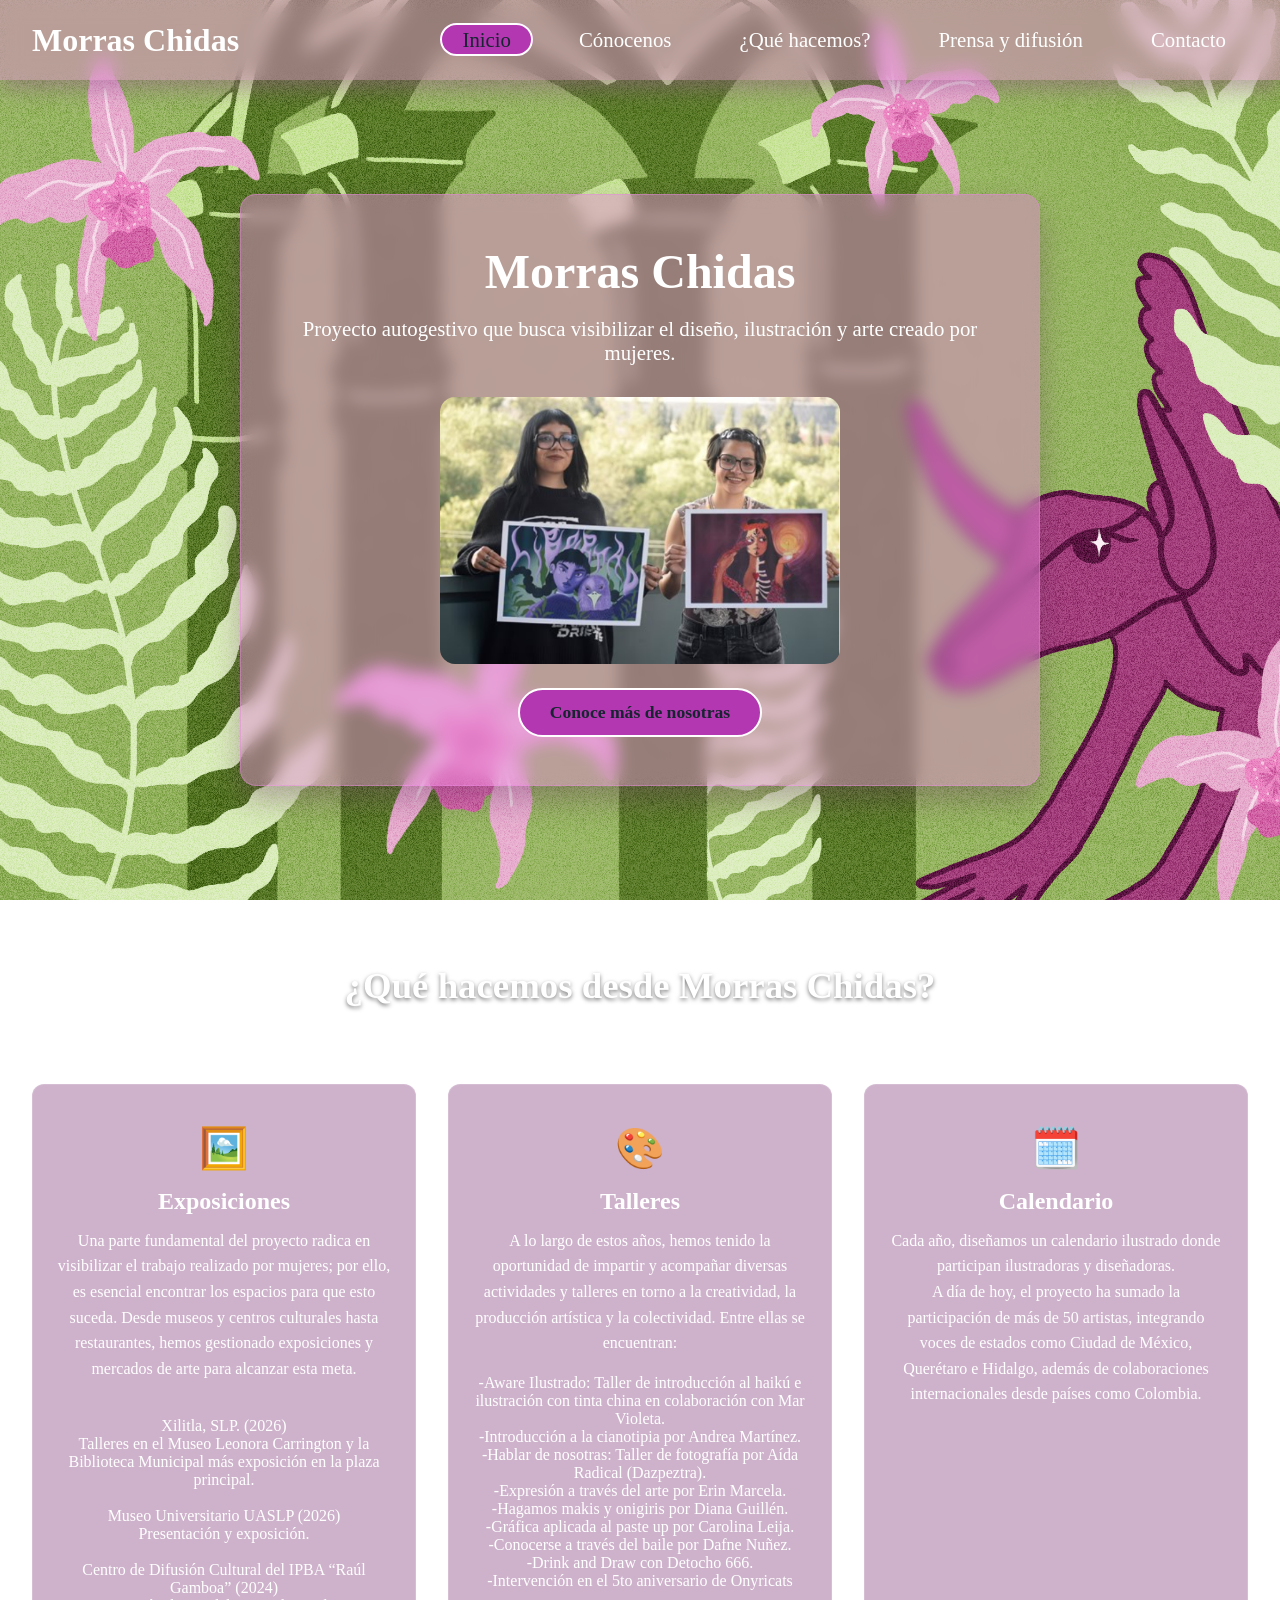
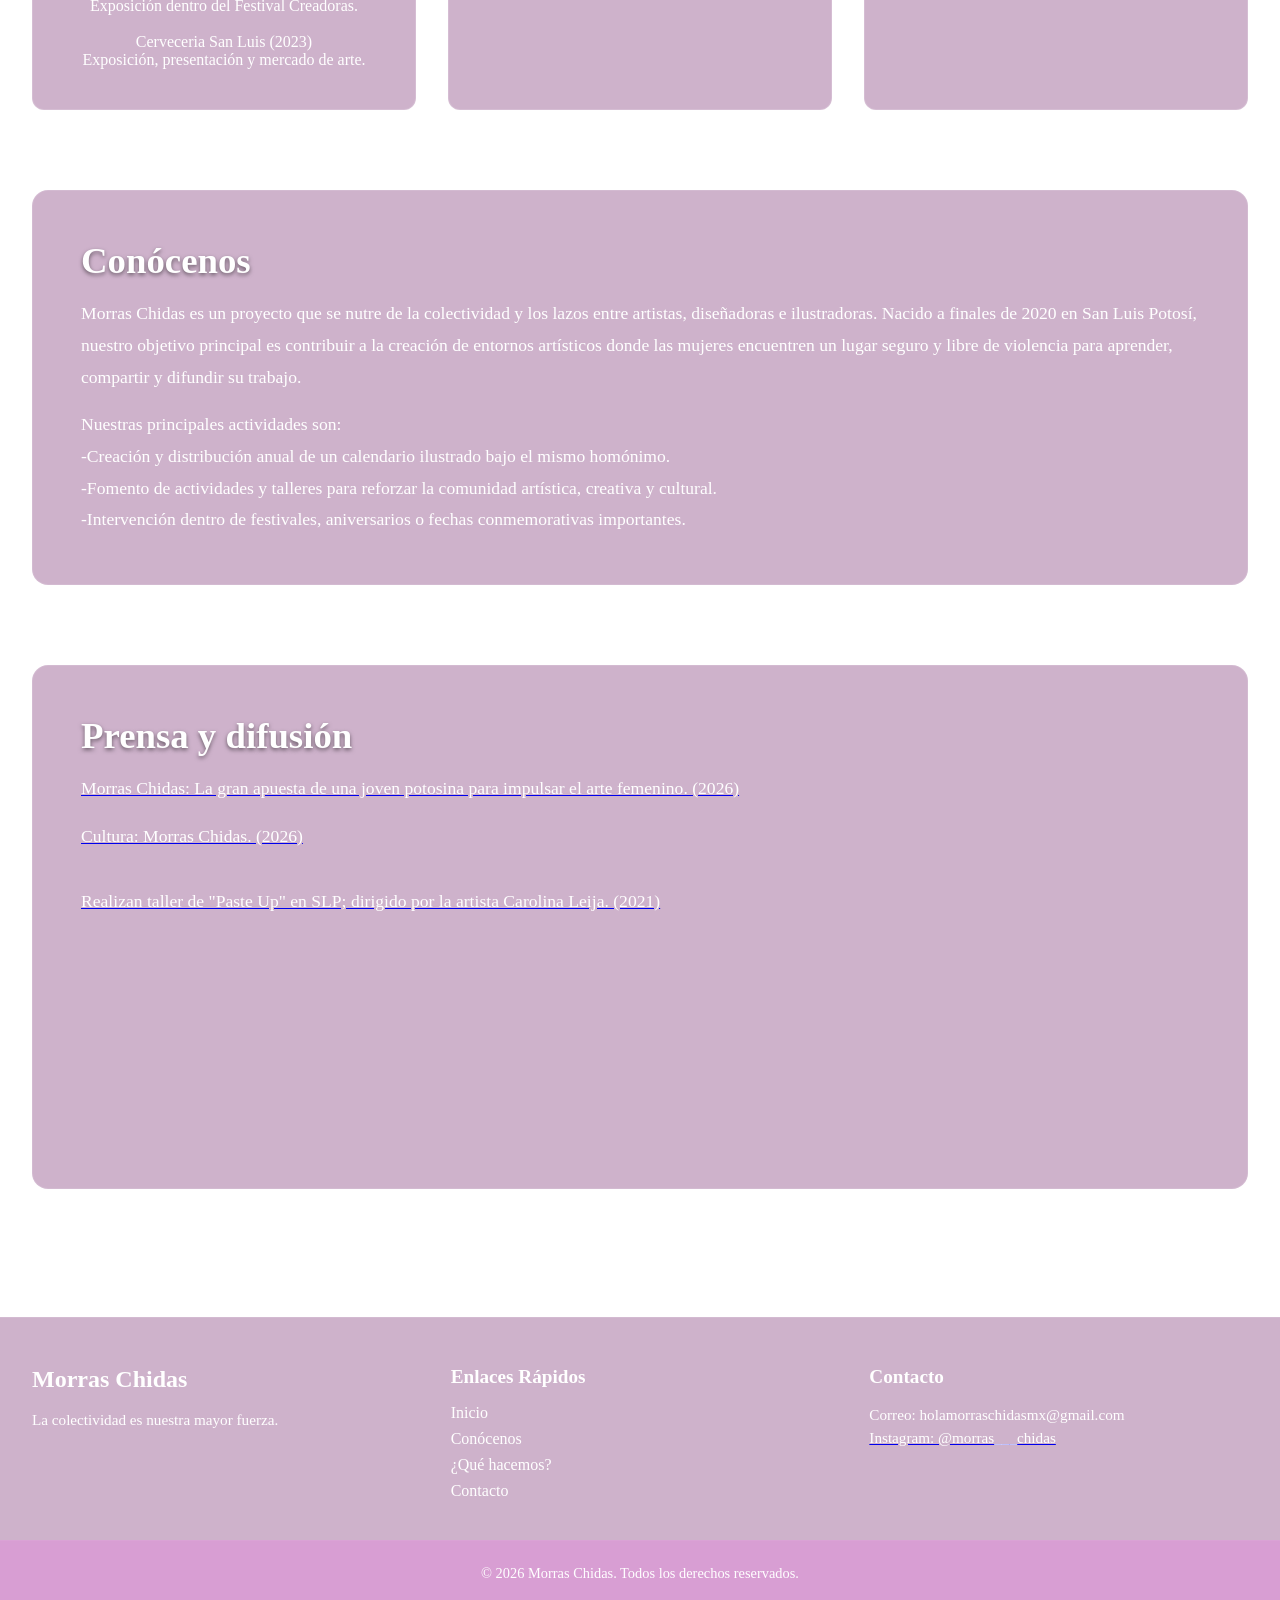
==== index.html @ d365766b "Add files via upload" ====
<!DOCTYPE html>
<html lang="es">
<head>
    <meta charset="UTF-8">
    <meta name="viewport" content="width=device-width, initial-scale=1.0">
    <title>Sitio Web Completo con Navegación Adaptativa</title>

    <!-- Enlace a la hoja de estilos CSS general -->
    <link rel="stylesheet" href="style.css">
</head>
<body>

    <!-- ==========================================
         HEADER / ENCABEZADO
         Contiene la barra de navegación (existente)
         y la sección Hero (banner principal de bienvenida).
         ========================================== -->
    <header class="site-header">
        
        <!-- BARRA DE NAVEGACIÓN (Estructura intacta) -->
        <nav class="navbar">
            <div class="navbar-container">
                <!-- Logotipo del sitio web -->
                <a href="index.html" class="navbar-logo">Morras Chidas</a>
                
                <!-- Botón de menú hamburguesa para dispositivos móviles -->
                <button class="navbar-toggle" aria-label="Abrir menú">
                    <span class="bar"></span>
                    <span class="bar"></span>
                    <span class="bar"></span>
                </button>

                <!-- Menú principal con enlaces de navegación -->
                <ul class="navbar-menu">
                    <li> <a href="#" class="active"> Inicio </a> </li>
                    <li> <a href="#about"> Cónocenos </a> </li>
                    <li> <a href="#services"> ¿Qué hacemos? </a> </li>
                    <li> <a href="#blog"> Prensa y difusión </a> </li>
                    <li> <a href="#contact"> Contacto </a> </li>
                </ul>
            </div>
        </nav>

        <!-- SECCIÓN HERO
             Presentación visual de impacto justo debajo de la barra de navegación.
             Función: Captar la atención inmediata del visitante y ofrecer una acción directa (CTA). -->
        <div class="hero-container">
            <div class="hero-content">
                <!-- Título principal de la página -->
                <h1 class="hero-title">Morras Chidas</h1>
                <!-- Breve descripción o subtítulo persuasivo -->
                <p class="hero-subtitle">Proyecto autogestivo que busca visibilizar el diseño, ilustración y arte creado por mujeres.</p>
                <!-- Botón de llamada a la acción (Call To Action) -->
                 <img src="images/img-2.png" class="hero-image">
                <a href="#services" class="hero-btn">Conoce más de nosotras</a>
            </div>
        </div>

    </header>


    <!-- ==========================================
         MAIN / CONTENIDO PRINCIPAL
         Contenedor semántico principal del sitio web.
         Aloja el contenido relevante dividido en secciones.
         ========================================== -->
    <main class="main-content">

        <!-- SECCIÓN DE SERVICIOS / CARACTERÍSTICAS
             Función: Presentar los servicios o características clave en formato de cuadrícula (cards). -->
        <section id="services" class="content-section">
            <div class="section-header">
                <h2 class="section-title">¿Qué hacemos desde Morras Chidas?</h2>
                <p class="section-description"> Buscamos fortalecer e incentivar la creación por medio de herramientas como talleres, conversatorios, mercaditos, etc.</p>
            </div>

            <!-- Cuadrícula flexible para organizar las tarjetas de información -->
            <div class="cards-grid">
                <!-- Tarjeta 1 -->
                <article class="card">
                    <div class="card-icon">🖼️</div>
                    <h3 class="card-title">Exposiciones</h3>
                    <p class="card-text">Una parte fundamental del proyecto radica en visibilizar el trabajo realizado por mujeres; por ello, es esencial encontrar los espacios para que esto suceda. Desde museos y centros culturales hasta restaurantes, hemos gestionado exposiciones y mercados de arte para alcanzar esta meta.
</p>
<br>
<p> 
<br>
Xilitla, SLP. (2026) 
<br>
Talleres en el Museo Leonora Carrington y la Biblioteca Municipal más exposición en la plaza principal.   
<br>
<br>
Museo Universitario UASLP (2026)
<br>
Presentación y exposición. 
<br>
<br>
Centro de Difusión Cultural del IPBA “Raúl Gamboa” (2024)
<br>
Exposición dentro del Festival Creadoras.
<br>
<br>
Cerveceria San Luis (2023)
<br>
Exposición, presentación y mercado de arte.</p>
                </article>

                <!-- Tarjeta 2 -->
                <article class="card">
                    <div class="card-icon">🎨</div>
                    <h3 class="card-title">Talleres</h3>
                    <p class="card-text"> A lo largo de estos años, hemos tenido la oportunidad de impartir y acompañar diversas actividades y talleres en torno a la creatividad, la producción artística y la colectividad. Entre ellas se encuentran:</p>
                    <br>
                    <p>
-Aware Ilustrado: Taller de introducción al haikú e ilustración con tinta china en colaboración con Mar Violeta.
<br>
-Introducción a la cianotipia por Andrea Martínez.
<br>
-Hablar de nosotras: Taller de fotografía por Aída Radical (Dazpeztra).
<br>
-Expresión a través del arte por Erin Marcela.
<br>
-Hagamos makis y onigiris por Diana Guillén.
<br>
-Gráfica aplicada al paste up por Carolina Leija.
<br>
-Conocerse a través del baile por Dafne Nuñez.
<br>
-Drink and Draw con Detocho 666.
<br>
-Intervención en el 5to aniversario de Onyricats
                    </p>
                </article>

                <!-- Tarjeta 3 -->
                <article class="card">
                    <div class="card-icon">🗓️</div>
                    <h3 class="card-title">Calendario</h3>
                    <p class="card-text">Cada año, diseñamos un calendario ilustrado donde participan ilustradoras y diseñadoras.
                    <br>
                     A día de hoy, el proyecto ha sumado la participación de más de 50 artistas, integrando voces de estados como Ciudad de México, Querétaro e Hidalgo, además de colaboraciones internacionales desde países como Colombia.</p>
                </article>
            </div>
        </section>


        <!-- SECCIÓN "ACERCA DE" / INFORMACIÓN
             Función: Ofrecer contexto adicional sobre la empresa o proyecto. -->
      
             <section id="about" class="content-section about-section">
            <div class="about-container">
                <div class="about-text">
                    <h2 class="section-title">Conócenos</h2>
                    <p>Morras Chidas es un proyecto que se nutre de la colectividad y los lazos entre artistas, diseñadoras e ilustradoras. Nacido a finales de 2020 en San Luis Potosí, nuestro objetivo principal es contribuir a la creación de entornos artísticos donde las mujeres encuentren un lugar seguro y libre de violencia para aprender, compartir y difundir su trabajo.</p>
                    <p>Nuestras principales actividades son:
                        <br>
-Creación y distribución anual de un calendario
ilustrado bajo el mismo homónimo.
 <br>
-Fomento de actividades y talleres para reforzar la 
comunidad artística, creativa y cultural.
 <br>
-Intervención dentro de festivales, aniversarios o 
fechas conmemorativas importantes.</p>
                </div>
            </div>
        </section>

              <section id="blog" class="content-section about-section">
            <div class="about-container">
                <div class="about-text">
                    <h2 class="section-title">Prensa y difusión</h2>
                    <a href="https://elpais.com/mexico/2026-03-07/morras-chidas-la-gran-apuesta-de-una-joven-potosina-para-impulsar-el-arte-femenino.html" target="_blank"><p>Morras Chidas: La gran apuesta de una joven potosina para impulsar el arte femenino. (2026)</p></a>
                    <a href="https://pulsoslp.com.mx/cultura/morras-chidas/2015702" target="_blank"><p>Cultura: Morras Chidas. (2026)</p></a>
                    <br>
                    <a href="https://oem.com.mx/elsoldesanluis/cultura/realizan-taller-de-paste-up-en-slp-dirigido-por-la-artista-carolina-leija-17187989" target="_blank"><p>Realizan taller de "Paste Up" en SLP; dirigido por la artista Carolina Leija. (2021) </p></a>
                </div>
                <br>
                 <div style="text-align: center;">
            <iframe src="https://www.google.com/maps/embed?pb=!1m18!1m12!1m3!1d18191.156421496675!2d-101.014520386328!3d22.12670060447335!2m3!1f0!2f0!3f0!3m2!1i1024!2i768!4f13.1!3m3!1m2!1s0x842a98eaa5ad00f5%3A0x7a2c5855e7919cf2!2sParque%20Tangamanga%20I%2C%2078294%20San%20Luis%20Potos%C3%AD%2C%20S.L.P.!5e1!3m2!1ses-419!2smx!4v1791229673302!5m2!1ses-419!2smx" 
            width="200" height="200" 
            style="border:0;" allowfullscreen="" loading="lazy" 
            referrerpolicy="strict-origin-when-cross-origin"></iframe>
        </div>
            </div>
        </section>

    </main>


    <!-- ==========================================
         FOOTER / PIE DE PÁGINA
         Función: Mostrar información de derechos, enlaces útiles y redes sociales.
         ========================================== -->
    <footer id="contact" class="site-footer">
        <div class="footer-container">
            <!-- Columna 1: Información de marca -->
            <div class="footer-col">
                <h4 class="footer-brand">Morras Chidas</h4>
                <p class="footer-desc">La colectividad es nuestra mayor fuerza.</p>
            </div>

            <!-- Columna 2: Enlaces rápidos de navegación -->
            <div class="footer-col">
                <h5 class="footer-heading">Enlaces Rápidos</h5>
                <ul class="footer-links">
                    <li><a href="#">Inicio</a></li>
                    <li><a href="#about">Conócenos</a></li>
                    <li><a href="#services">¿Qué hacemos?</a></li>
                    <li><a href="#contact">Contacto</a></li>
                </ul>
            </div>

            <!-- Columna 3: Información de contacto -->
            <div class="footer-col">
                <h5 class="footer-heading">Contacto</h5>
                <p>Correo: holamorraschidasmx@gmail.com</p>
                <a href="https://www.instagram.com/morras___chidas/" target="_blank"><p>Instagram: @morras___chidas</p></a>
            </div>
        
        
        </div>


        <!-- Barra inferior de derechos de autor -->
        <div class="footer-bottom">
            <p>&copy; 2026 Morras Chidas. Todos los derechos reservados.</p>
        </div>
    </footer>

    <!-- Script de control del menú móvil -->
    <script src="script.js"></script>
</body>
</html>
---- style.css ----
/* ==========================================================================
IMPORTACIÓN DE FUENTES Y CONFIGURACIÓN GLOBAL
========================================================================== */
@import url("https://fonts.googleapis.com/css2?family=Domine:wght@400..700&family=Monsieur+La+Doulaise&display=swap");

* {
  margin: 0;
  padding: 0;
  box-sizing: border-box;
}

body {
  font-family: "Jost", serif;
  min-height: 100vh;
  background: url(images/xil.png) no-repeat center center/cover fixed;
  color: #ffffff;
}

/* ==========================================================================
BARRA DE NAVEGACIÓN
========================================================================== */
.navbar {
  display: flex;
  align-items: center;
  justify-content: center;
  height: 80px;
  width: 100%;
  position: sticky;
  top: 0;
  background: rgba(229, 134, 220, 0.45);
  box-shadow: 0 10px 20px rgba(146, 86, 140, 0.45);;
  backdrop-filter: blur(10px);
  z-index: 999;
}

.navbar-container {
  display: flex;
  align-items: center;
  justify-content: space-between;
  width: 100%;
  padding: 0 2rem;
  max-width: 1600px;
}

.navbar-logo {
  font-size: 2rem;
  font-weight: 600;
  color: #fff;
  text-decoration: none;
  cursor: pointer;
}

.navbar-container .navbar-menu {
  display: flex;
  text-align: center;
  gap: 1.5rem;
  list-style: none;
}

.navbar-container .navbar-menu li a {
  text-decoration: none;
  color: #fff;
  font-size: 1.3rem;
  font-weight: 500;
  padding: 3px 20px;
  border-radius: 20px;
  border: 2px solid transparent;
  white-space: nowrap;
  transition: all 0.3s ease;
}

.navbar-container .navbar-menu li a:hover,
.navbar-container .navbar-menu li a.active {
  color: #162530;
  background: #b337b0;
  border: 2px solid #fff;
}

.navbar-toggle {
  display: none;
  background: transparent;
  padding: 10px;
  border: none;
  cursor: pointer;
}

.bar {
  display: block;
  width: 25px;
  height: 3px;
  margin: 5px auto;
  background: #fff;
  transition: all 0.3s ease-in-out;
}

/* ==========================================================================
SECCIÓN HEADER / HERO
========================================================================== */
.hero-container {
  display: flex;
  align-items: center;
  justify-content: center;
  min-height: calc(100vh - 80px);
  padding: 2rem;
  text-align: center;
}

.hero-content {
  max-width: 800px;
  padding: 3rem 2rem;
  background: rgba(229, 134, 220, 0.45);
  backdrop-filter: blur(8px);
  border-radius: 16px;
  border: 1px solid rgba(229, 134, 220, 0.45);
  box-shadow: 0 15px 30px rgba(96, 47, 91, 0.35);
}

.hero-title {
  font-size: 3rem;
  font-weight: 700;
  margin-bottom: 1rem;
  line-height: 1.2;
}

.hero-subtitle {
  font-size: 1.3rem;
  font-weight: 300;
  margin-bottom: 2rem;
  color: #ffffff;
}

.hero-btn {
  display: inline-block;
  padding: 12px 30px;
  background: #b337b0;
  color: #162530;
  font-size: 1.1rem;
  font-weight: 600;
  text-decoration: none;
  border-radius: 30px;
  border: 2px solid #fff;
  transition: all 0.3s ease;
}

.hero-btn:hover {
  background: #fff;
  color: #0f172a;
  transform: translateY(-3px);
  box-shadow: 0 10px 20px rgba(0, 0, 0, 0.3);
}

.hero-image {
  display: block;
  max-width: 400px;     
  width: 100%;         
  height: auto;         
  margin: 0 auto 1.5rem auto;
  object-fit: contain;
  border-radius: 15px;
}
/* ==========================================================================
SECCIÓN MAIN / CONTENIDO PRINCIPAL
========================================================================== */
.main-content {
  max-width: 1400px;
  margin: 0 auto;
  padding: 4rem 2rem;
  display: flex;
  flex-direction: column;
  gap: 5rem;
}

.content-section {
  width: 100%;
}

.section-header {
  text-align: center;
  margin-bottom: 3rem;
}

.section-title {
  font-size: 2.3rem;
  font-weight: 600;
  margin-bottom: 0.5rem;
  text-shadow: 0 2px 4px rgba(0,0,0,0.5);
}

.section-description {
  font-size: 1.1rem;
  color: #ffffff;
}

.cards-grid {
  display: grid;
  grid-template-columns: repeat(auto-fit, minmax(280px, 1fr));
  gap: 2rem;
}

.card {
  background: rgba(146, 86, 140, 0.45);
  backdrop-filter: blur(10px);
  border: 1px solid rgba(255, 255, 255, 0.15);
  padding: 2.5rem 1.5rem;
  border-radius: 12px;
  text-align: center;
  transition: transform 0.3s ease, box-shadow 0.3s ease;
}

.card:hover {
  transform: translateY(-8px);
  box-shadow: 0 12px 25px rgba(0, 0, 0, 0.5);
  border-color: #ffffff;
}

.card-icon {
  font-size: 2.5rem;
  margin-bottom: 1rem;
}

.card-title {
  font-size: 1.5rem;
  margin-bottom: 0.8rem;
  color: #ffffff;
}

.card-text {
  font-size: 1rem;
  color: #ffffff;
  line-height: 1.6;
}

.about-section {
  background: rgba(146, 86, 140, 0.45);
  backdrop-filter: blur(10px);
  padding: 3rem;
  border-radius: 16px;
  border: 1px solid rgba(255, 255, 255, 0.1);
}

.about-text p {
  font-size: 1.1rem;
  line-height: 1.8;
  margin-top: 1rem;
  color: #ffffff;
}

/* ==========================================================================
SECCIÓN FOOTER / PIE DE PÁGINA
========================================================================== */
.site-footer {
  background: rgba(146, 86, 140, 0.45);
  backdrop-filter: blur(12px);
  border-top: 1px solid rgba(255, 255, 255, 0.1);
  padding-top: 3rem;
  margin-top: 4rem;
}

.footer-container {
  max-width: 1400px;
  margin: 0 auto;
  padding: 0 2rem 2rem 2rem;
  display: grid;
  grid-template-columns: repeat(auto-fit, minmax(220px, 1fr));
  gap: 2.5rem;
}

.footer-col .footer-brand {
  font-size: 1.5rem;
  font-weight: 600;
  margin-bottom: 1rem;
  color: #ffffff;
}

.footer-col .footer-desc,
.footer-col p {
  font-size: 0.95rem;
  color: #ffffff;
  line-height: 1.5;
}

.footer-heading {
  font-size: 1.2rem;
  margin-bottom: 1rem;
  color: #fff;
}

.footer-links {
  list-style: none;
}

.footer-links li {
  margin-bottom: 0.5rem;
}

.footer-links a {
  color: #ffffff;
  text-decoration: none;
  transition: color 0.2s ease;
}

.footer-links a:hover {
  color: #ffffff;
}

.footer-bottom {
  text-align: center;
  padding: 1.5rem;
  background: rgba(229, 134, 220, 0.45);
  font-size: 0.9rem;
  color: #ffffff;
  border-top: 1px solid rgba(255, 255, 255, 0.05);
}

/* ==========================================================================
REGLAS RESPONSIVAS (MEDIA QUERIES)
========================================================================== */
@media (max-width: 880px) {
  .navbar {
    backdrop-filter: none;
  }

  .navbar-container .navbar-menu {
    display: none;
    flex-direction: column;
    align-items: flex-start;
    gap: 1.7rem !important;
    position: absolute;
    height: 100vh;
    width: 250px;
    top: 0;
    right: 0;
    padding: 5rem 1.5rem;
    box-shadow: 0 10px 10px rgba(0, 0, 0, 0.5);
    backdrop-filter: blur(10px);
  }

  .navbar-container .navbar-menu.active {
    display: flex;
  }

  .navbar-toggle {
    display: block;
    z-index: 999;
  }

  .navbar-toggle.active .bar:nth-child(2) {
    opacity: 0;
  }

  .navbar-toggle.active .bar:nth-child(1) {
    transform: translateY(8px) rotate(45deg);
  }

  .navbar-toggle.active .bar:nth-child(3) {
    transform: translateY(-8px) rotate(-45deg);
  }

  .hero-title {
    font-size: 2.3rem;
  }

  .hero-subtitle {
    font-size: 1.1rem;
  }

  .main-content {
    padding: 3rem 1.5rem;
    gap: 3.5rem;
  }

  .cards-grid {
    grid-template-columns: repeat(2, 1fr);
  }

  .about-section {
    padding: 2rem;
  }
}

@media (max-width: 480px) {
  .navbar-container {
    padding: 0 1rem;
  }

  .navbar-logo {
    font-size: 1.7rem;
  }

  .navbar-container .navbar-menu li a {
    font-size: 1.2rem;
    padding: 3px 15px;
  }

  .hero-container {
    padding: 1rem;
  }

  .hero-content {
    padding: 2rem 1rem;
  }

  .hero-title {
    font-size: 1.8rem;
  }

  .hero-subtitle {
    font-size: 1rem;
  }

  .hero-btn {
    width: 100%;
    text-align: center;
  }

  .cards-grid {
    grid-template-columns: 1fr;
  }

  .section-title {
    font-size: 1.8rem;
  }

  .footer-container {
    grid-template-columns: 1fr;
    gap: 2rem;
    padding: 0 1.5rem 2rem 1.5rem;
  }
}
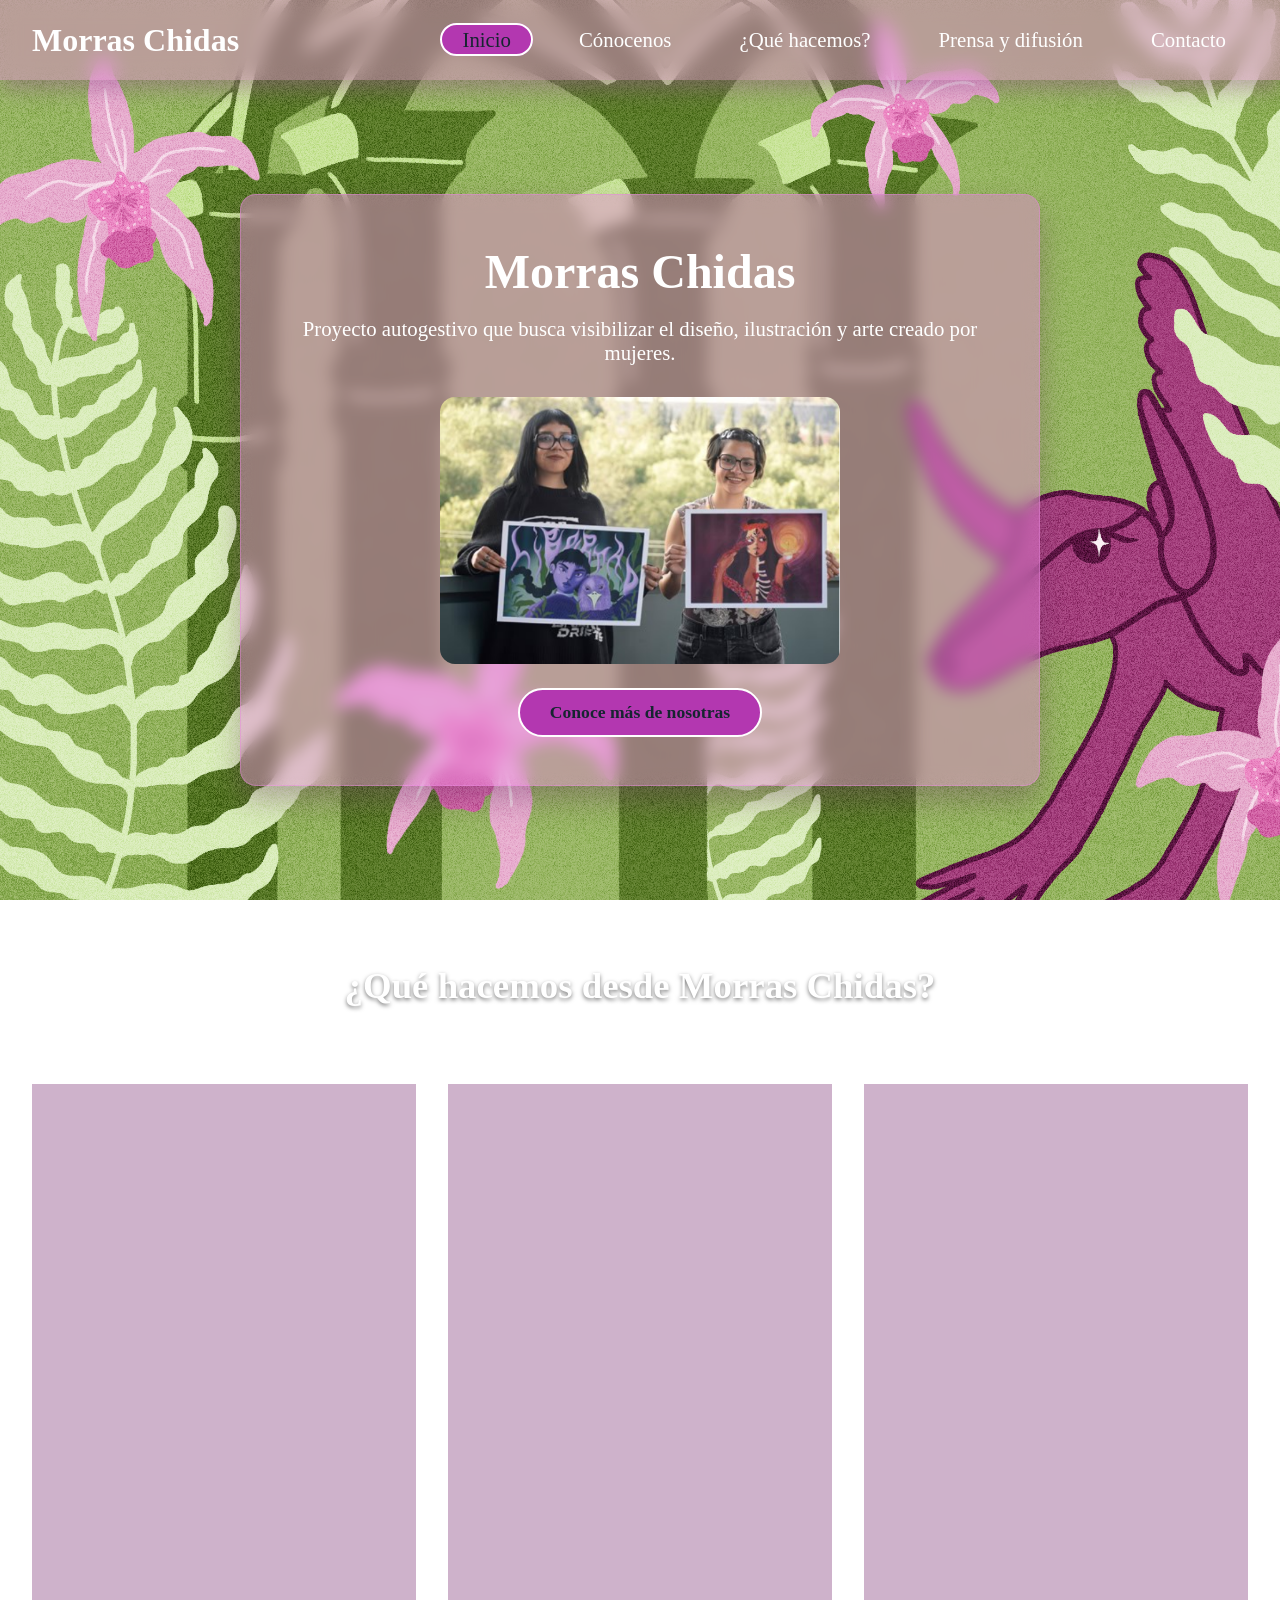
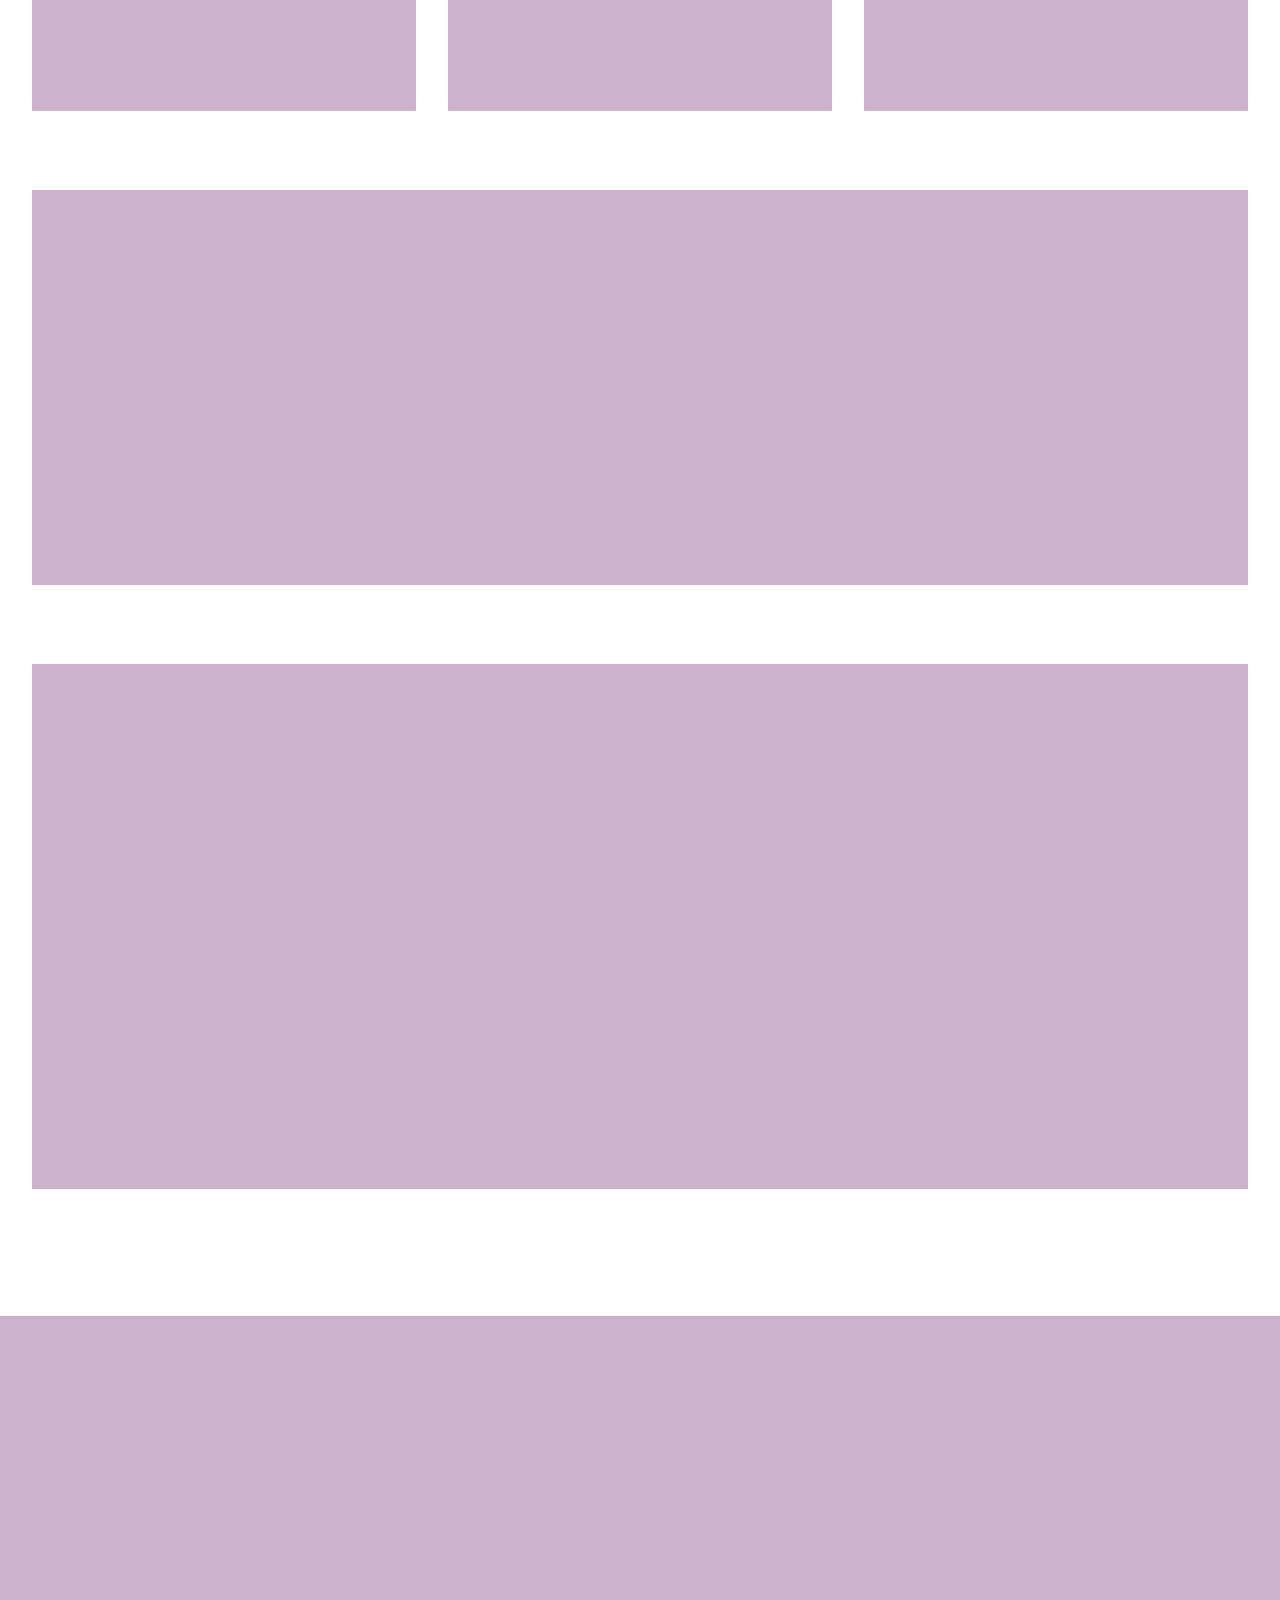
==== commit 5c40d277: "Add files via upload" ====
--- a/index.html
+++ b/index.html
@@ -3,7 +3,7 @@
 <head>
     <meta charset="UTF-8">
     <meta name="viewport" content="width=device-width, initial-scale=1.0">
-    <title>Sitio Web Completo con Navegación Adaptativa</title>
+    <title>Morras Chidas</title>
 
     <!-- Enlace a la hoja de estilos CSS general -->
     <link rel="stylesheet" href="style.css">
@@ -36,7 +36,7 @@
                     <li> <a href="#about"> Cónocenos </a> </li>
                     <li> <a href="#services"> ¿Qué hacemos? </a> </li>
                     <li> <a href="#blog"> Prensa y difusión </a> </li>
-                    <li> <a href="#contact"> Contacto </a> </li>
+                    <li> <a href="contacto.html"> Contacto </a> </li>
                 </ul>
             </div>
         </nav>
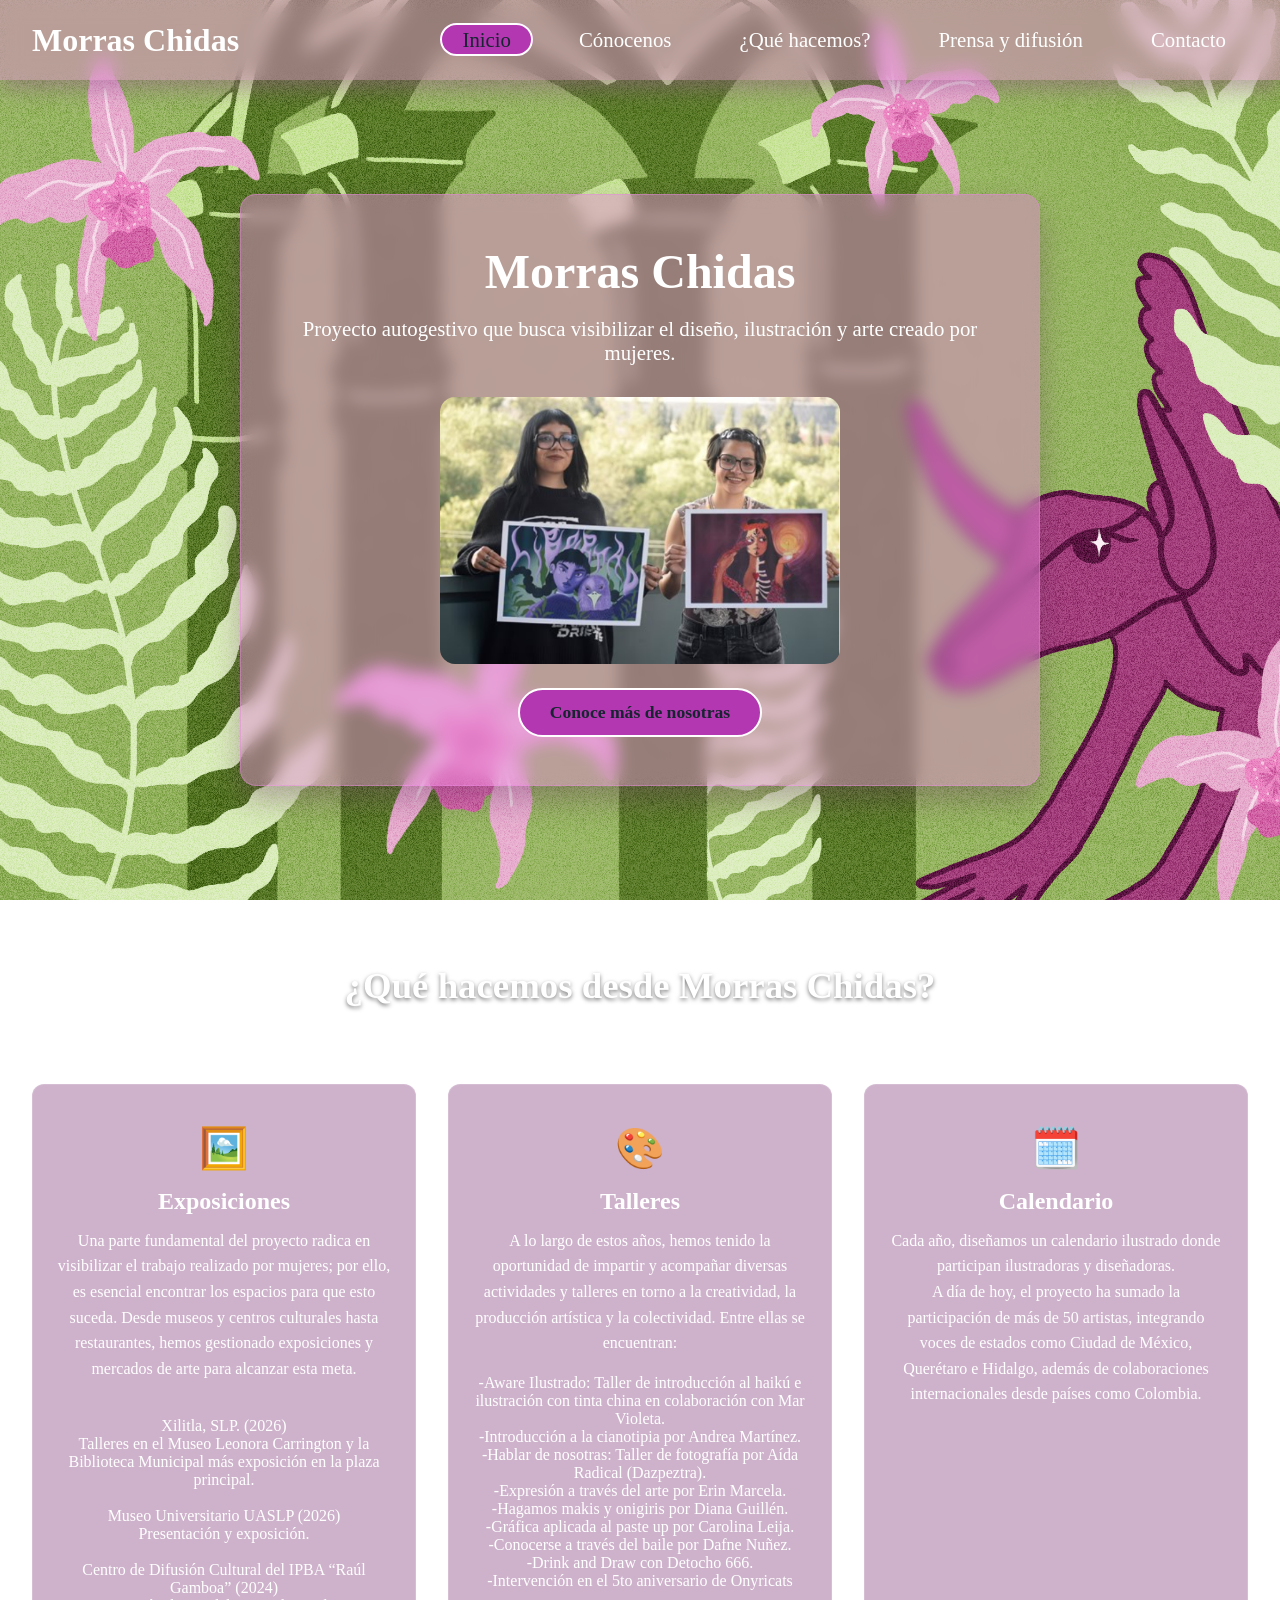
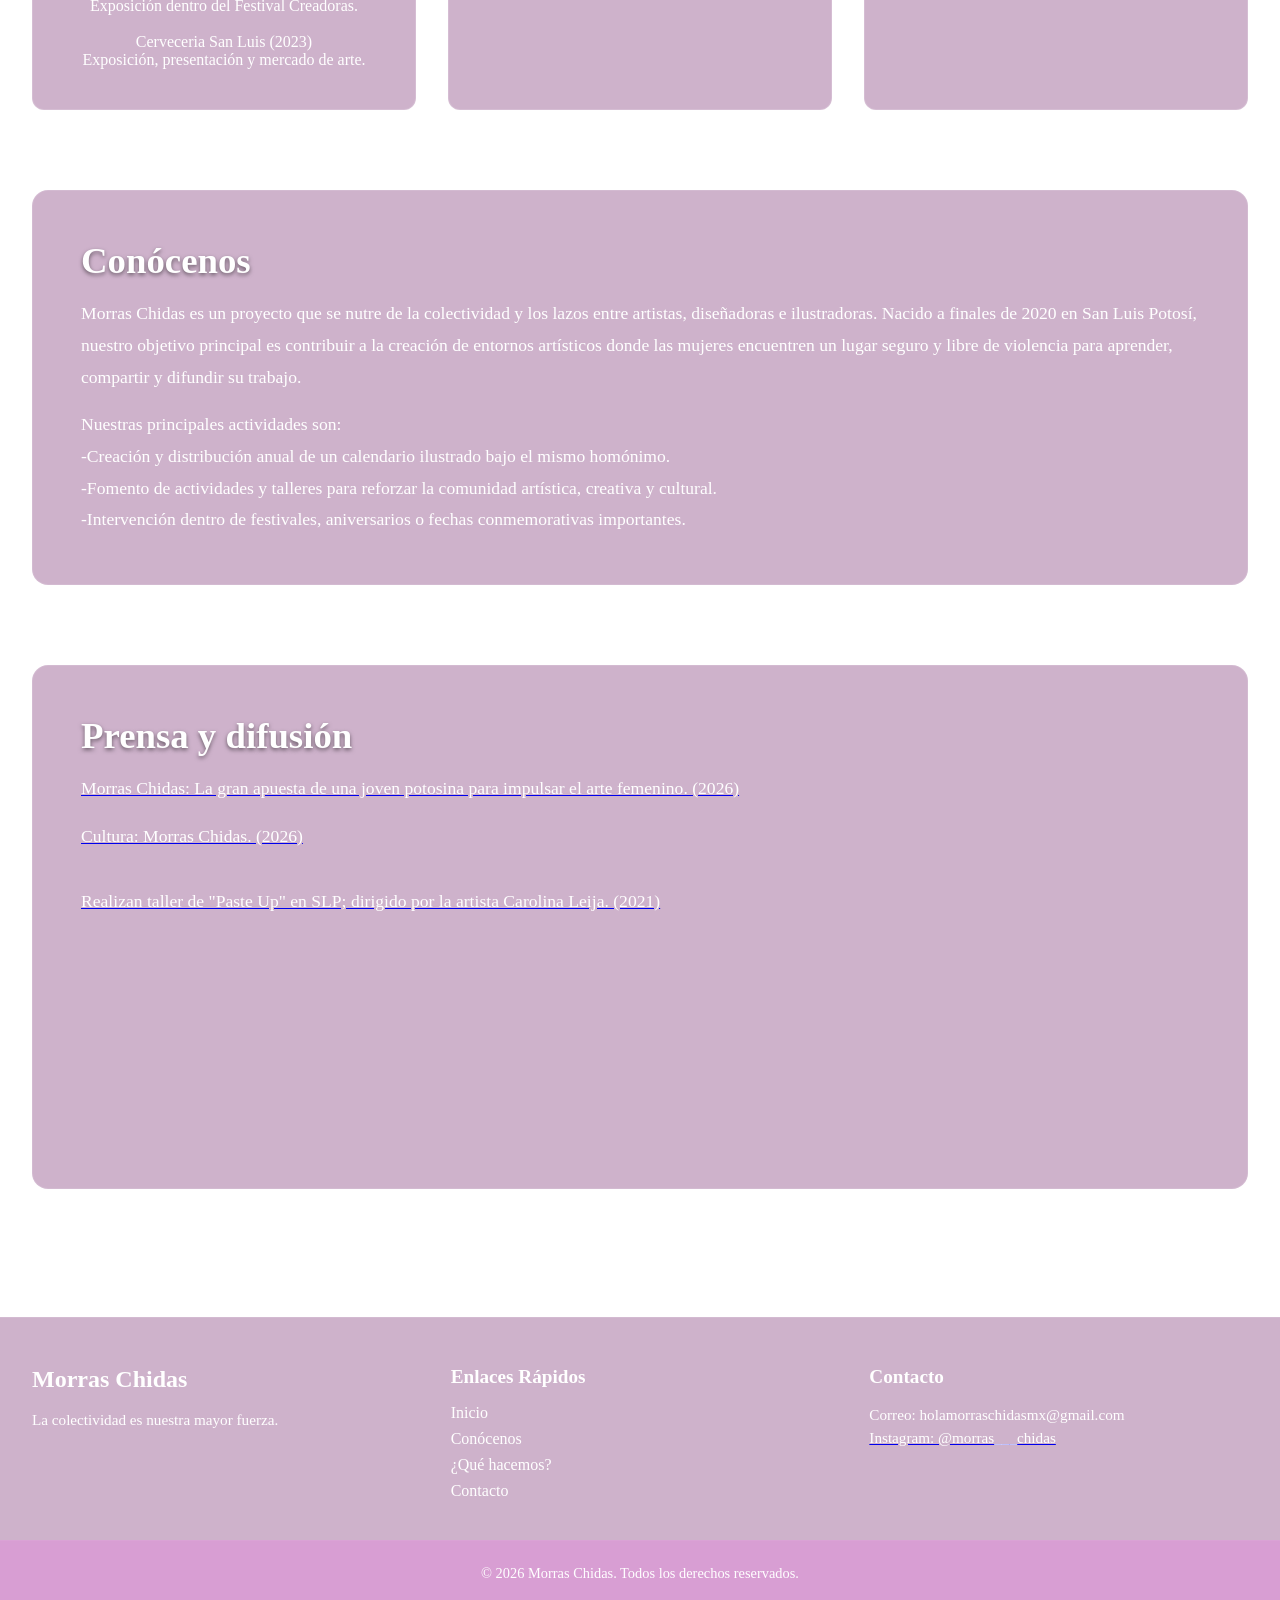
==== commit 2a8ebe7e: "Add files via upload" ====
--- a/index.html
+++ b/index.html
@@ -35,7 +35,7 @@
                     <li> <a href="#" class="active"> Inicio </a> </li>
                     <li> <a href="#about"> Cónocenos </a> </li>
                     <li> <a href="#services"> ¿Qué hacemos? </a> </li>
-                    <li> <a href="#blog"> Prensa y difusión </a> </li>
+                    <li> <a href="prensa.html"> Prensa y difusión </a> </li>
                     <li> <a href="contacto.html"> Contacto </a> </li>
                 </ul>
             </div>
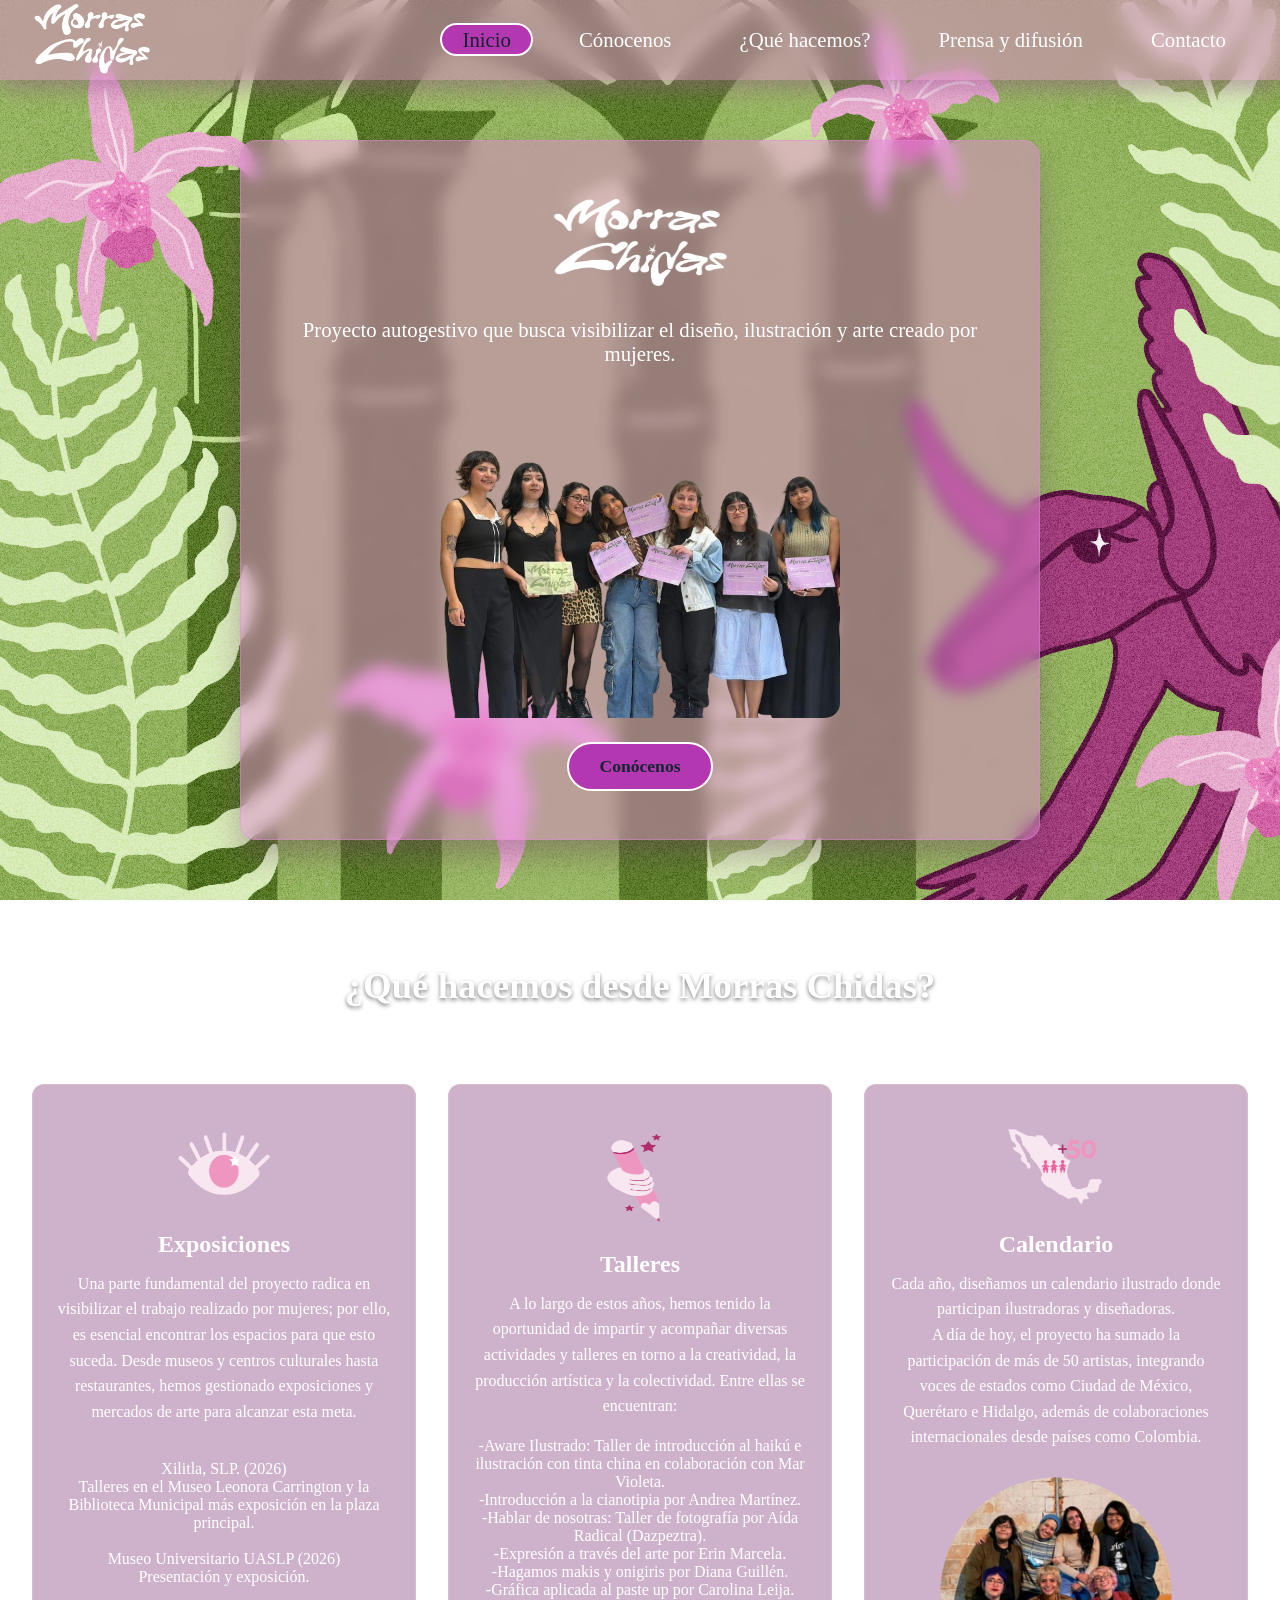
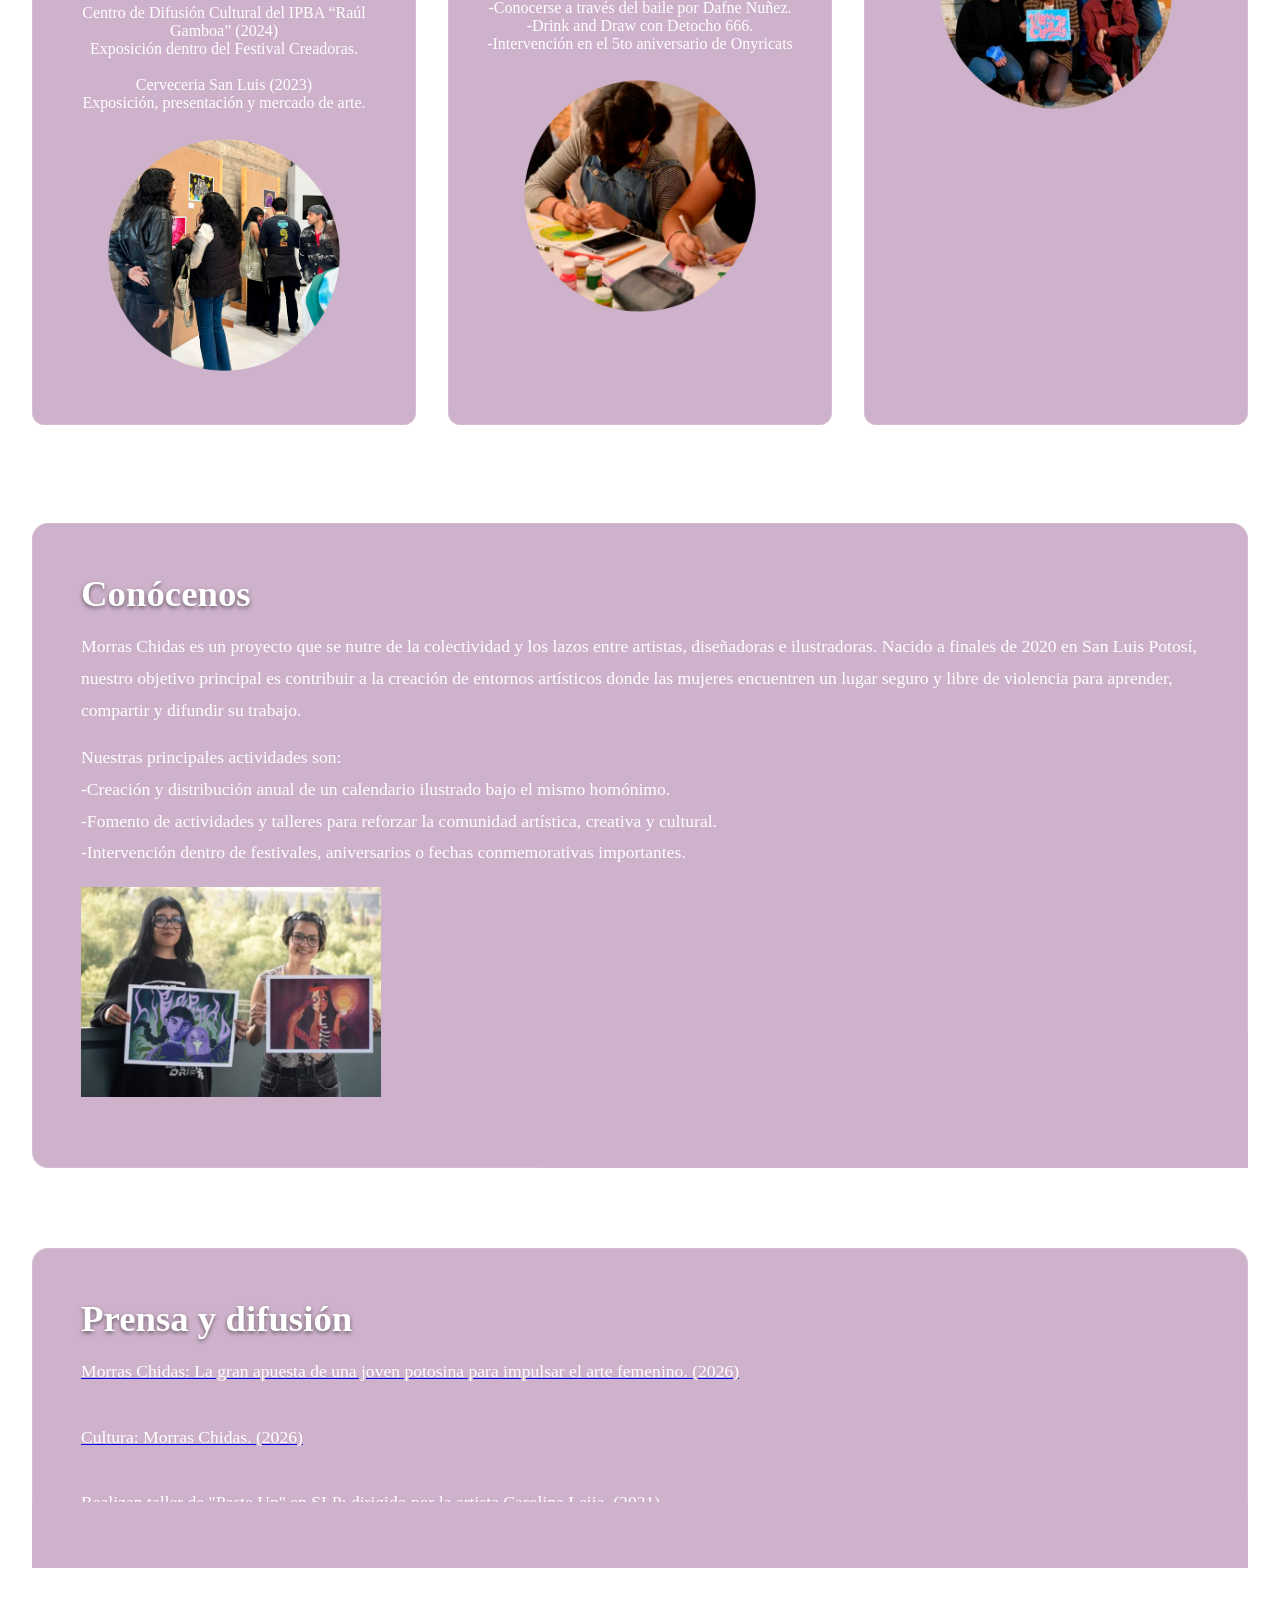
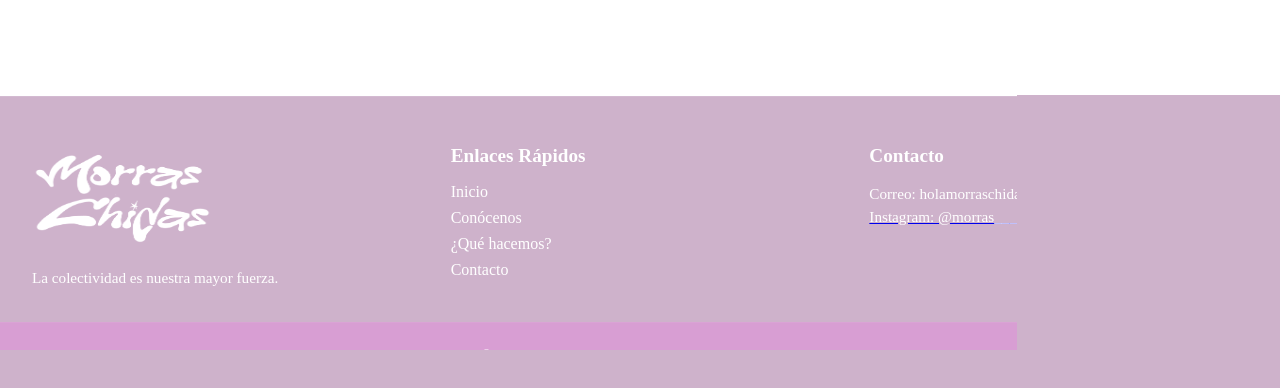
==== commit 8297b8b2: "Add files via upload" ====
--- a/index.html
+++ b/index.html
@@ -3,7 +3,7 @@
 <head>
     <meta charset="UTF-8">
     <meta name="viewport" content="width=device-width, initial-scale=1.0">
-    <title>Morras Chidas</title>
+    <title> Morras Chidas </title>
 
     <!-- Enlace a la hoja de estilos CSS general -->
     <link rel="stylesheet" href="style.css">
@@ -21,7 +21,10 @@
         <nav class="navbar">
             <div class="navbar-container">
                 <!-- Logotipo del sitio web -->
-                <a href="index.html" class="navbar-logo">Morras Chidas</a>
+                <a href="index.html" class="navbar-logo">
+                    <img src="images/logo.png" 
+                    width="120px" height="80px">
+                </a>
                 
                 <!-- Botón de menú hamburguesa para dispositivos móviles -->
                 <button class="navbar-toggle" aria-label="Abrir menú">
@@ -47,12 +50,13 @@
         <div class="hero-container">
             <div class="hero-content">
                 <!-- Título principal de la página -->
-                <h1 class="hero-title">Morras Chidas</h1>
+                <h1 class="hero-title"> <img src="images/logo.png" 
+                    width="180px" height="100px"></h1>
                 <!-- Breve descripción o subtítulo persuasivo -->
                 <p class="hero-subtitle">Proyecto autogestivo que busca visibilizar el diseño, ilustración y arte creado por mujeres.</p>
                 <!-- Botón de llamada a la acción (Call To Action) -->
-                 <img src="images/img-2.png" class="hero-image">
-                <a href="#services" class="hero-btn">Conoce más de nosotras</a>
+                 <img src="images/img-muni.png" class="hero-image">
+                <a href="#services" class="hero-btn">Conócenos</a>
             </div>
         </div>
 
@@ -78,7 +82,8 @@
             <div class="cards-grid">
                 <!-- Tarjeta 1 -->
                 <article class="card">
-                    <div class="card-icon">🖼️</div>
+                    <div class="card-icon"> <img src="images/icono-expo.png" 
+                        width= "100px" height="80px"></div>
                     <h3 class="card-title">Exposiciones</h3>
                     <p class="card-text">Una parte fundamental del proyecto radica en visibilizar el trabajo realizado por mujeres; por ello, es esencial encontrar los espacios para que esto suceda. Desde museos y centros culturales hasta restaurantes, hemos gestionado exposiciones y mercados de arte para alcanzar esta meta.
 </p>
@@ -103,11 +108,15 @@
 Cerveceria San Luis (2023)
 <br>
 Exposición, presentación y mercado de arte.</p>
+<br>
+<img src="images/foto-calendario.png"
+width="250px" height="250px">
                 </article>
 
                 <!-- Tarjeta 2 -->
                 <article class="card">
-                    <div class="card-icon">🎨</div>
+                    <div class="card-icon"><img src="images/icono-talleres.png" 
+                        width= "80px" height="100px"></div>
                     <h3 class="card-title">Talleres</h3>
                     <p class="card-text"> A lo largo de estos años, hemos tenido la oportunidad de impartir y acompañar diversas actividades y talleres en torno a la creatividad, la producción artística y la colectividad. Entre ellas se encuentran:</p>
                     <br>
@@ -130,17 +139,26 @@
 <br>
 -Intervención en el 5to aniversario de Onyricats
                     </p>
+                    <br>
+<img src="images/foto-talleres.png"
+width="250px" height="250px">
                 </article>
 
                 <!-- Tarjeta 3 -->
                 <article class="card">
-                    <div class="card-icon">🗓️</div>
+                    <div class="card-icon"><img src="images/icono-alcance.png" 
+                        width= "100px" height="80px"></div>
                     <h3 class="card-title">Calendario</h3>
                     <p class="card-text">Cada año, diseñamos un calendario ilustrado donde participan ilustradoras y diseñadoras.
                     <br>
                      A día de hoy, el proyecto ha sumado la participación de más de 50 artistas, integrando voces de estados como Ciudad de México, Querétaro e Hidalgo, además de colaboraciones internacionales desde países como Colombia.</p>
-                </article>
-            </div>
+               <br>
+                <img src="images/foto-expo.png"
+width="250px" height="250px">
+                    </article>
+               
+            </div>
+            <br>
         </section>
 
 
@@ -162,8 +180,12 @@
  <br>
 -Intervención dentro de festivales, aniversarios o 
 fechas conmemorativas importantes.</p>
+<br>
+ <img src="images/img-2.png"
+ width="300px" height="210px" 
                 </div>
             </div>
+            <br>
         </section>
 
               <section id="blog" class="content-section about-section">
@@ -171,18 +193,19 @@
                 <div class="about-text">
                     <h2 class="section-title">Prensa y difusión</h2>
                     <a href="https://elpais.com/mexico/2026-03-07/morras-chidas-la-gran-apuesta-de-una-joven-potosina-para-impulsar-el-arte-femenino.html" target="_blank"><p>Morras Chidas: La gran apuesta de una joven potosina para impulsar el arte femenino. (2026)</p></a>
+                    <br>
                     <a href="https://pulsoslp.com.mx/cultura/morras-chidas/2015702" target="_blank"><p>Cultura: Morras Chidas. (2026)</p></a>
                     <br>
                     <a href="https://oem.com.mx/elsoldesanluis/cultura/realizan-taller-de-paste-up-en-slp-dirigido-por-la-artista-carolina-leija-17187989" target="_blank"><p>Realizan taller de "Paste Up" en SLP; dirigido por la artista Carolina Leija. (2021) </p></a>
                 </div>
-                <br>
+                <!--<br>
                  <div style="text-align: center;">
             <iframe src="https://www.google.com/maps/embed?pb=!1m18!1m12!1m3!1d18191.156421496675!2d-101.014520386328!3d22.12670060447335!2m3!1f0!2f0!3f0!3m2!1i1024!2i768!4f13.1!3m3!1m2!1s0x842a98eaa5ad00f5%3A0x7a2c5855e7919cf2!2sParque%20Tangamanga%20I%2C%2078294%20San%20Luis%20Potos%C3%AD%2C%20S.L.P.!5e1!3m2!1ses-419!2smx!4v1791229673302!5m2!1ses-419!2smx" 
             width="200" height="200" 
             style="border:0;" allowfullscreen="" loading="lazy" 
             referrerpolicy="strict-origin-when-cross-origin"></iframe>
         </div>
-            </div>
+            </div> -->
         </section>
 
     </main>
@@ -196,7 +219,10 @@
         <div class="footer-container">
             <!-- Columna 1: Información de marca -->
             <div class="footer-col">
-                <h4 class="footer-brand">Morras Chidas</h4>
+                <h4 class="footer-brand">
+                    <img src="images/logo.png" 
+                    width="180px" height="100px">
+                </h4>
                 <p class="footer-desc">La colectividad es nuestra mayor fuerza.</p>
             </div>
 
